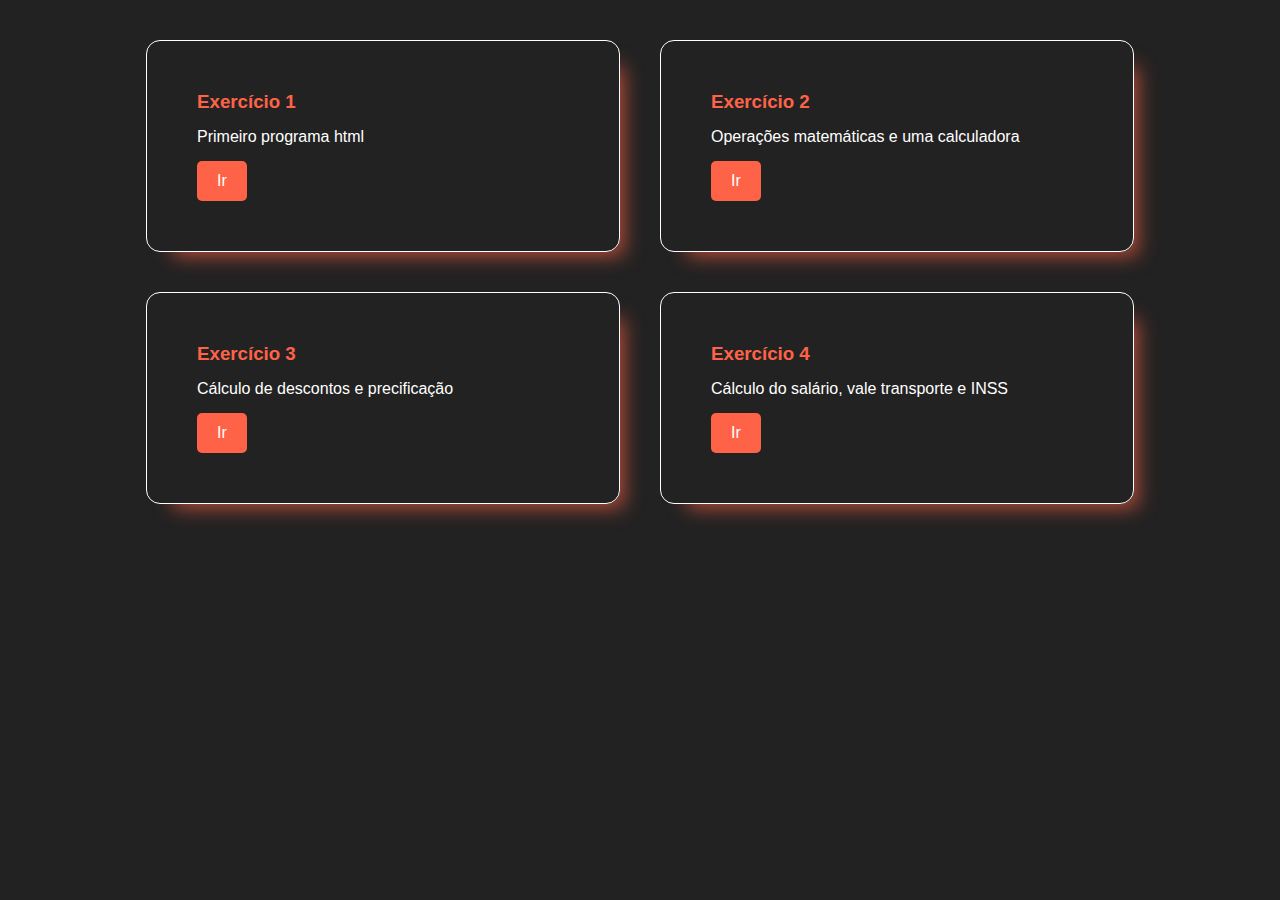
==== index.html @ 114d7fc3 "Add files via upload" ====
<!DOCTYPE html>
<html lang="en">

<head>
    <meta charset="UTF-8">
    <meta http-equiv="X-UA-Compatible" content="IE=edge">
    <meta name="viewport" content="width=device-width, initial-scale=1.0">
    <link rel="stylesheet" href="./css/style.css">
    <title>Lógica Senac 🚀</title>
</head>

<body>
    <div class="container">
        <h3>Exercício 1</h3>
        <p>Primeiro programa html</p>
        <a href="./Exercicio 1/index.html">Ir</a>
    </div>
    <div class="container">
        <h3>Exercício 2</h3>
        <p>Operações matemáticas e uma calculadora</p>
        <a href="./Exercicio 2/index.html">Ir</a>
    </div>
    <div class="container">
        <h3>Exercício 3</h3>
        <p>Cálculo de descontos e precificação</p>
        <a href="./Exercicio 3/index.html">Ir</a>
    </div>
    <div class="container">
        <h3>Exercício 4</h3>
        <p>Cálculo do salário, vale transporte e INSS</p>
        <a href="./Exercicio 4/index.html">Ir</a>
    </div>

    <script src="./js/script.js"></script>
</body>

</html>
---- css/style.css ----
* {
    font-family: 'Segoe UI', Tahoma, Geneva, Verdana, sans-serif
}

body {
    background-color: #222222;
    color: #ffffff;
    display: flex;
    align-items: center;
    justify-content: center; 
    margin: 20px;  
    flex-wrap: wrap;
}

a {
    background-color: tomato;
    color: #FFFFFF;
    width: 30px;
    height: 20px;
    text-decoration: none;
    border-radius: 5px;
    padding: 10px;
    display: flex;
    align-items: center;
    justify-content: center;

}

button {
    background-color: transparent;
    color: #ffffff;
    border: 1px solid #ffffff;
    border-radius: 5px;
    padding: 10px;
    margin: 10px;
}

h3 {
    color: tomato;
    margin: 0;
}

p {
    margin: 15px 0;
}

.container {
    display: flex;
    flex-direction: column;
    width: 30%;
    margin: 20px;
    border: 1px solid #FFFFFF;
    padding: 50px;
    border-radius: 14px;
    box-shadow: 15px 15px 20px -12px rgba(255, 99, 71, 0.719);
}

.botao:hover, a:hover {
    background-color: tomato;
    transform: scaleX(1.05);
    transition: 1s;
    cursor: pointer;
    border: none;
}
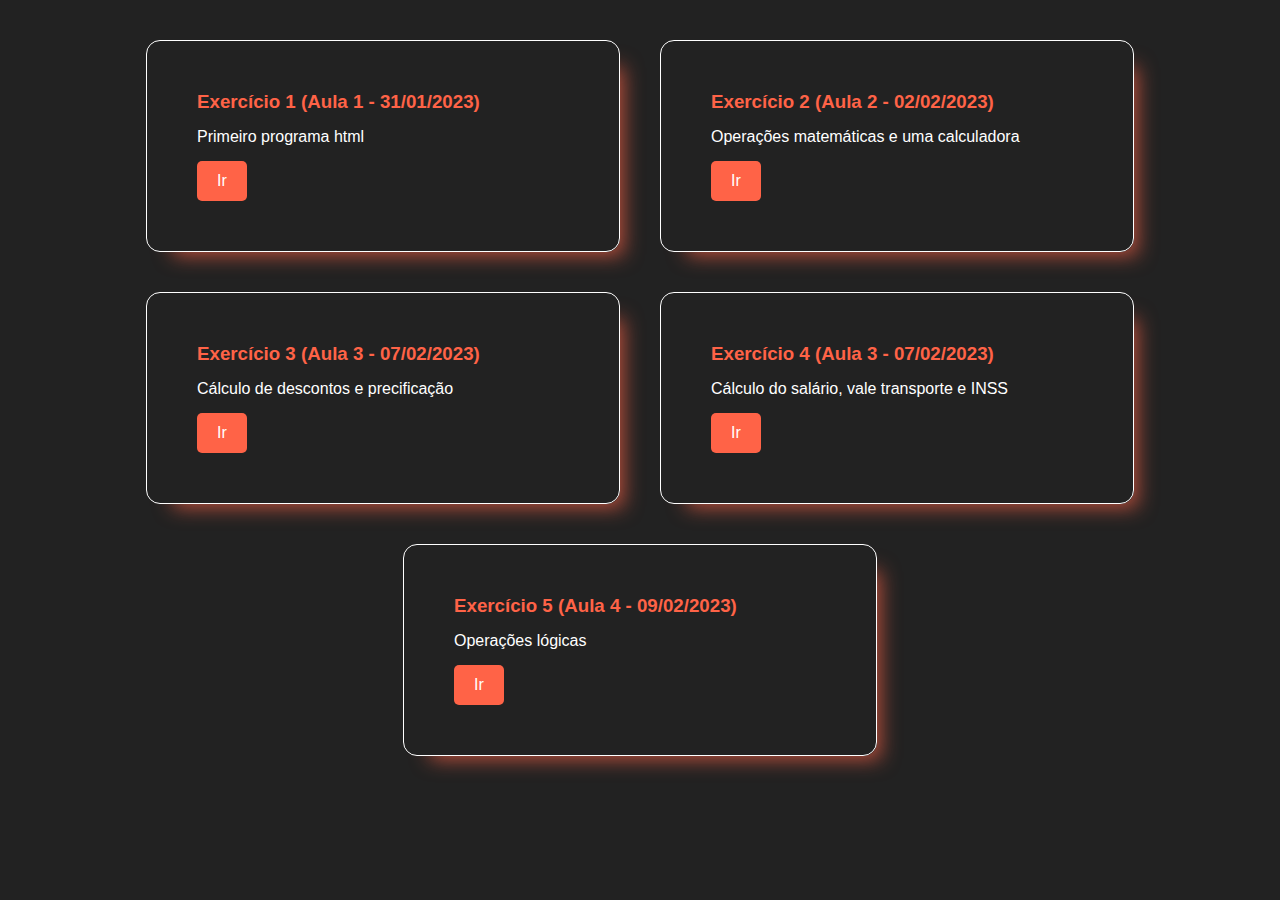
==== commit eefe135b: "Add files via upload" ====
--- a/index.html
+++ b/index.html
@@ -11,24 +11,33 @@
 
 <body>
     <div class="container">
-        <h3>Exercício 1</h3>
+        <h3>Exercício 1 (Aula 1 - 31/01/2023)</h3>
         <p>Primeiro programa html</p>
         <a href="./Exercicio 1/index.html">Ir</a>
     </div>
+
     <div class="container">
-        <h3>Exercício 2</h3>
+        <h3>Exercício 2 (Aula 2 - 02/02/2023)</h3>
         <p>Operações matemáticas e uma calculadora</p>
         <a href="./Exercicio 2/index.html">Ir</a>
     </div>
+
     <div class="container">
-        <h3>Exercício 3</h3>
+        <h3>Exercício 3 (Aula 3 - 07/02/2023)</h3>
         <p>Cálculo de descontos e precificação</p>
         <a href="./Exercicio 3/index.html">Ir</a>
     </div>
+
     <div class="container">
-        <h3>Exercício 4</h3>
+        <h3>Exercício 4 (Aula 3 - 07/02/2023)</h3>
         <p>Cálculo do salário, vale transporte e INSS</p>
         <a href="./Exercicio 4/index.html">Ir</a>
+    </div>
+
+    <div class="container">
+        <h3>Exercício 5 (Aula 4 - 09/02/2023)</h3>
+        <p>Operações lógicas</p>
+        <a href="./Exercicio 5/index.html">Ir</a>
     </div>
 
     <script src="./js/script.js"></script>
--- a/css/style.css
+++ b/css/style.css
@@ -7,8 +7,8 @@
     color: #ffffff;
     display: flex;
     align-items: center;
-    justify-content: center; 
-    margin: 20px;  
+    justify-content: center;
+    margin: 20px;
     flex-wrap: wrap;
 }
 
@@ -26,7 +26,8 @@
 
 }
 
-button {
+button,
+input {
     background-color: transparent;
     color: #ffffff;
     border: 1px solid #ffffff;
@@ -35,7 +36,8 @@
     margin: 10px;
 }
 
-h3 {
+h3,
+h1 {
     color: tomato;
     margin: 0;
 }
@@ -55,10 +57,24 @@
     box-shadow: 15px 15px 20px -12px rgba(255, 99, 71, 0.719);
 }
 
-.botao:hover, a:hover {
+.botao:hover,
+a:hover {
     background-color: tomato;
     transform: scaleX(1.05);
     transition: 1s;
     cursor: pointer;
     border: none;
+}
+
+.voltar {
+    position: fixed;
+    width: 60px;
+    height: 60px;
+    bottom: 40px;
+    right: 40px;
+    background-color: tomato;
+    color: #FFF;
+    border-radius: 50px;
+    text-align: center;
+    z-index: 1000;
 }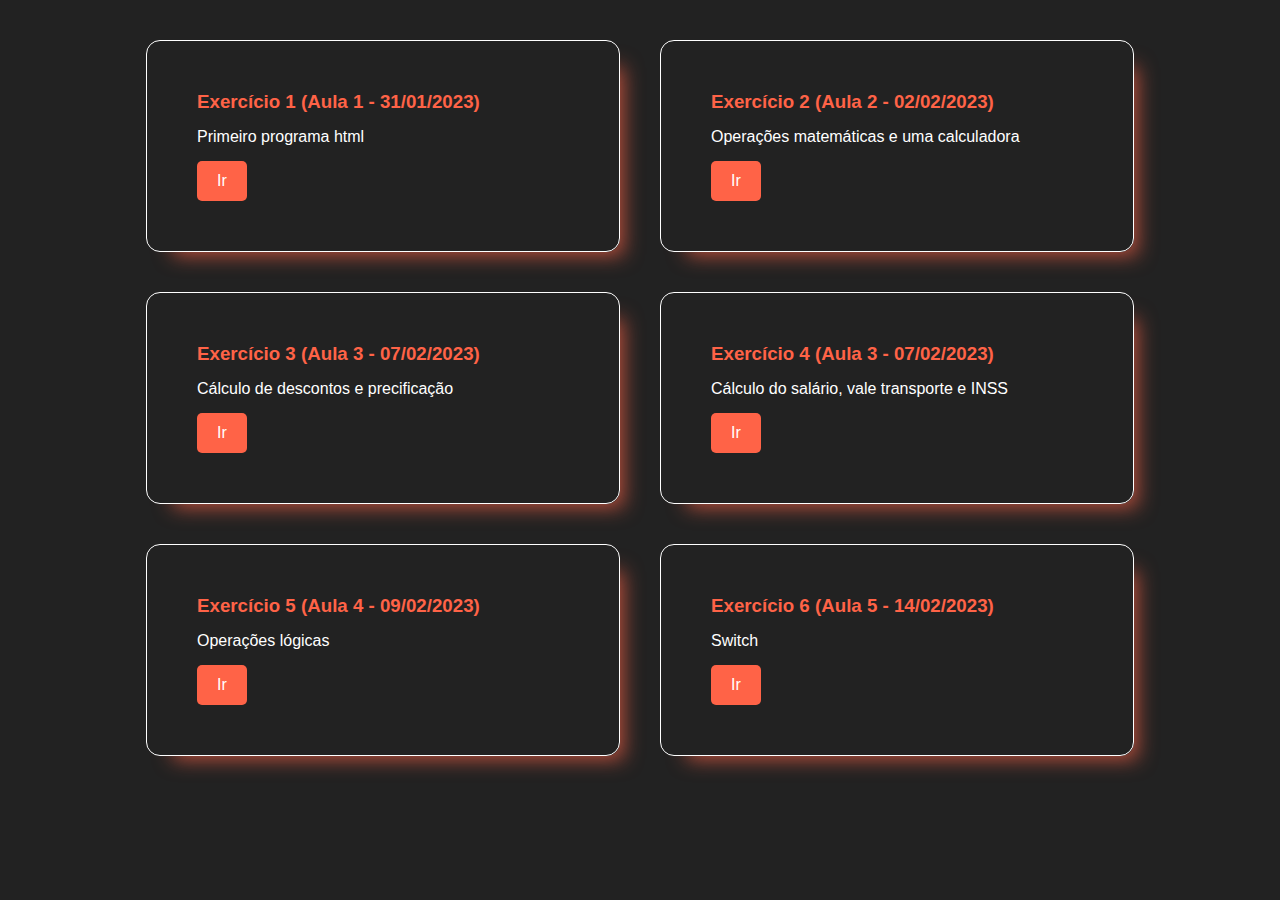
==== commit 8fa59c89: "Add files via upload" ====
--- a/index.html
+++ b/index.html
@@ -40,6 +40,12 @@
         <a href="./Exercicio 5/index.html">Ir</a>
     </div>
 
+    <div class="container">
+        <h3>Exercício 6 (Aula 5 - 14/02/2023)</h3>
+        <p>Switch</p>
+        <a href="./Exercicio 6/index.html">Ir</a>
+    </div>
+
     <script src="./js/script.js"></script>
 </body>
 
--- a/css/style.css
+++ b/css/style.css
@@ -37,7 +37,7 @@
 }
 
 h3,
-h1 {
+h3 {
     color: tomato;
     margin: 0;
 }
@@ -68,8 +68,8 @@
 
 .voltar {
     position: fixed;
-    width: 60px;
-    height: 60px;
+    width: 30px;
+    height: 30px;
     bottom: 40px;
     right: 40px;
     background-color: tomato;
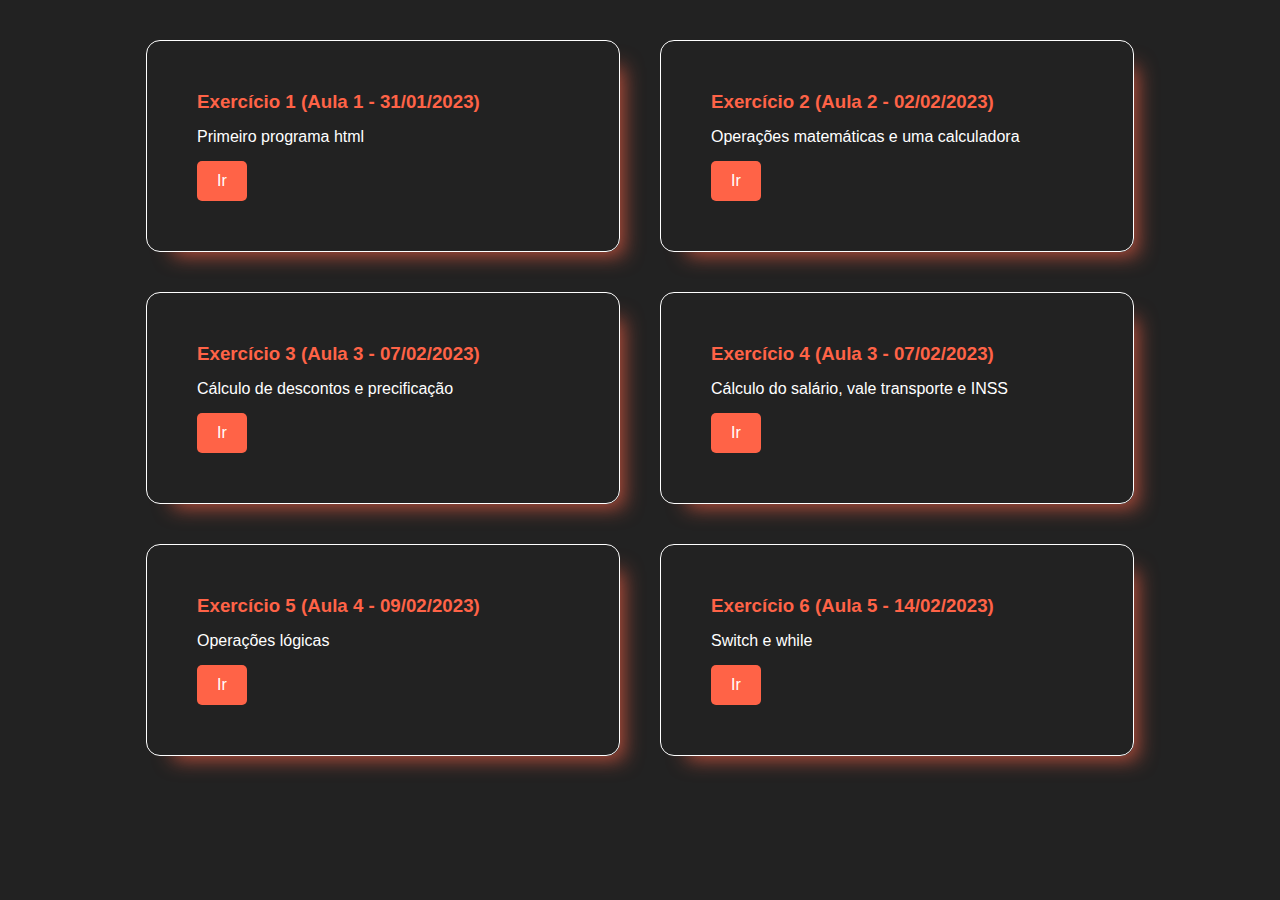
==== commit 43b5c693: "Add files via upload" ====
--- a/index.html
+++ b/index.html
@@ -42,7 +42,7 @@
 
     <div class="container">
         <h3>Exercício 6 (Aula 5 - 14/02/2023)</h3>
-        <p>Switch</p>
+        <p>Switch e while</p>
         <a href="./Exercicio 6/index.html">Ir</a>
     </div>
 
--- a/css/style.css
+++ b/css/style.css
@@ -77,4 +77,8 @@
     border-radius: 50px;
     text-align: center;
     z-index: 1000;
+}
+
+#divrecuperacao {
+    display: none;
 }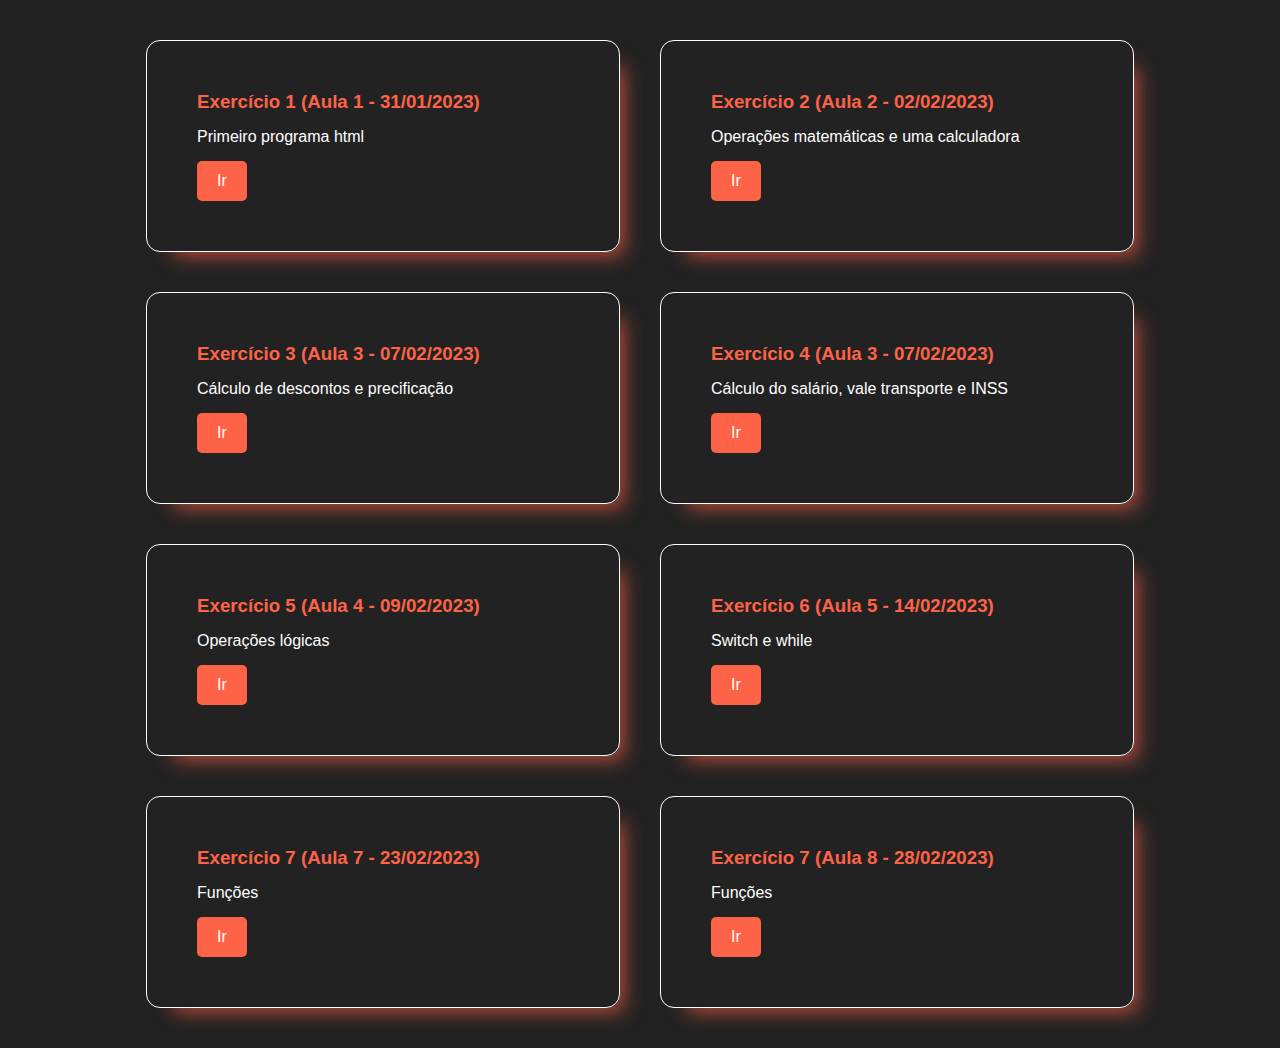
==== commit 0e8b1652: "Add files via upload" ====
--- a/index.html
+++ b/index.html
@@ -46,6 +46,18 @@
         <a href="./Exercicio 6/index.html">Ir</a>
     </div>
 
+    <div class="container">
+        <h3>Exercício 7 (Aula 7 - 23/02/2023)</h3>
+        <p>Funções</p>
+        <a href="./Exercicio 7/index.html">Ir</a>
+    </div>
+
+    <div class="container">
+        <h3>Exercício 7 (Aula 8 - 28/02/2023)</h3>
+        <p>Funções</p>
+        <a href="./Exercicio 8/index.html">Ir</a>
+    </div>
+
     <script src="./js/script.js"></script>
 </body>
 
--- a/css/style.css
+++ b/css/style.css
@@ -23,7 +23,11 @@
     display: flex;
     align-items: center;
     justify-content: center;
+}
 
+.link {
+    margin-bottom: 10px;
+    width: 200px;
 }
 
 button,
@@ -36,7 +40,6 @@
     margin: 10px;
 }
 
-h3,
 h3 {
     color: tomato;
     margin: 0;
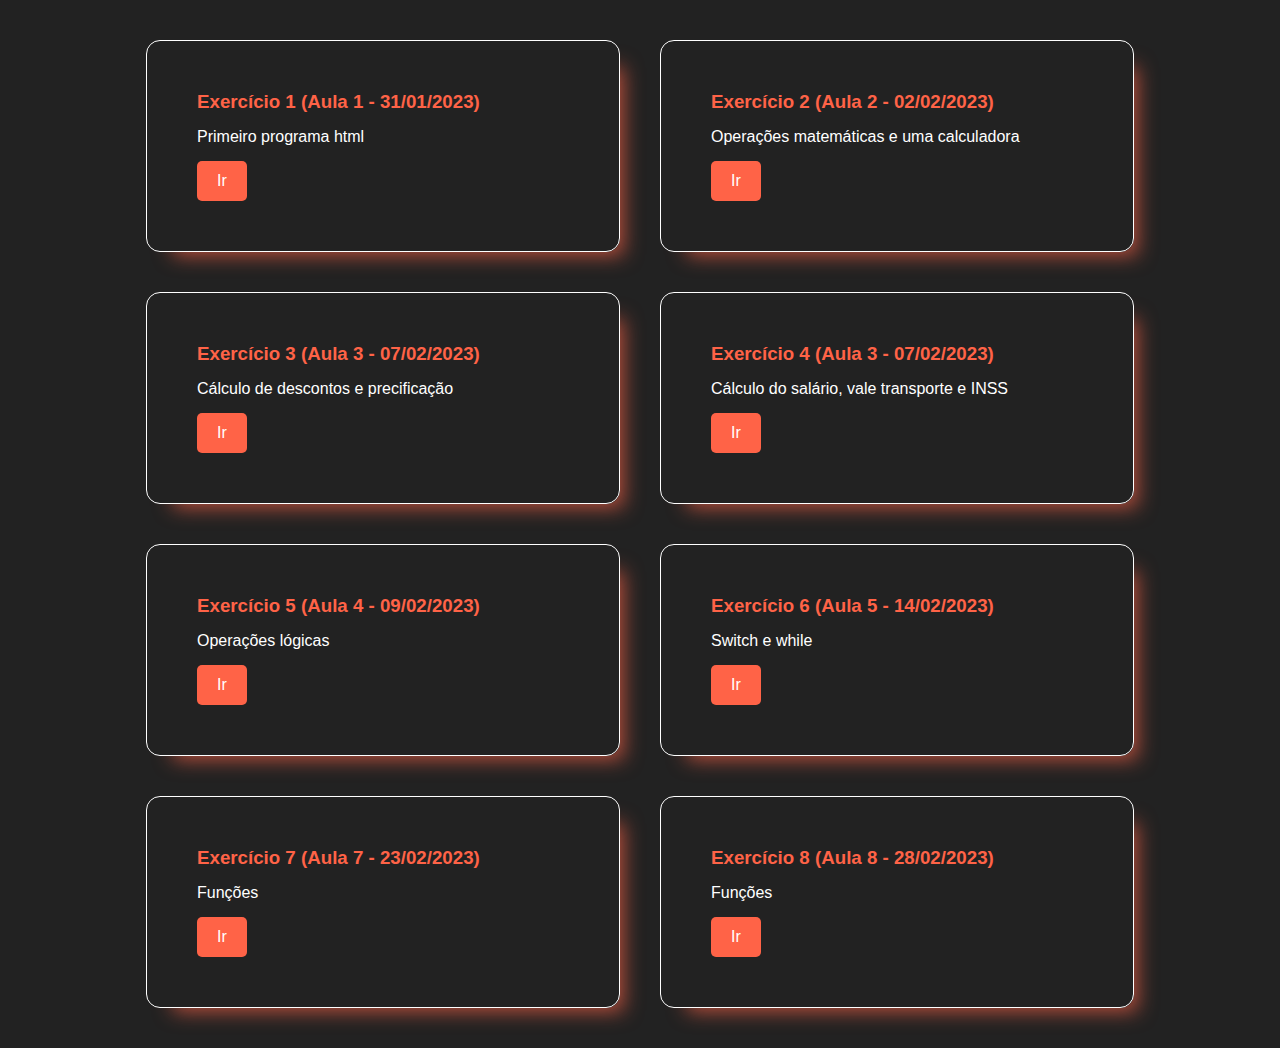
==== commit 0abf5f6e: "Add files via upload" ====
--- a/index.html
+++ b/index.html
@@ -53,7 +53,7 @@
     </div>
 
     <div class="container">
-        <h3>Exercício 7 (Aula 8 - 28/02/2023)</h3>
+        <h3>Exercício 8 (Aula 8 - 28/02/2023)</h3>
         <p>Funções</p>
         <a href="./Exercicio 8/index.html">Ir</a>
     </div>
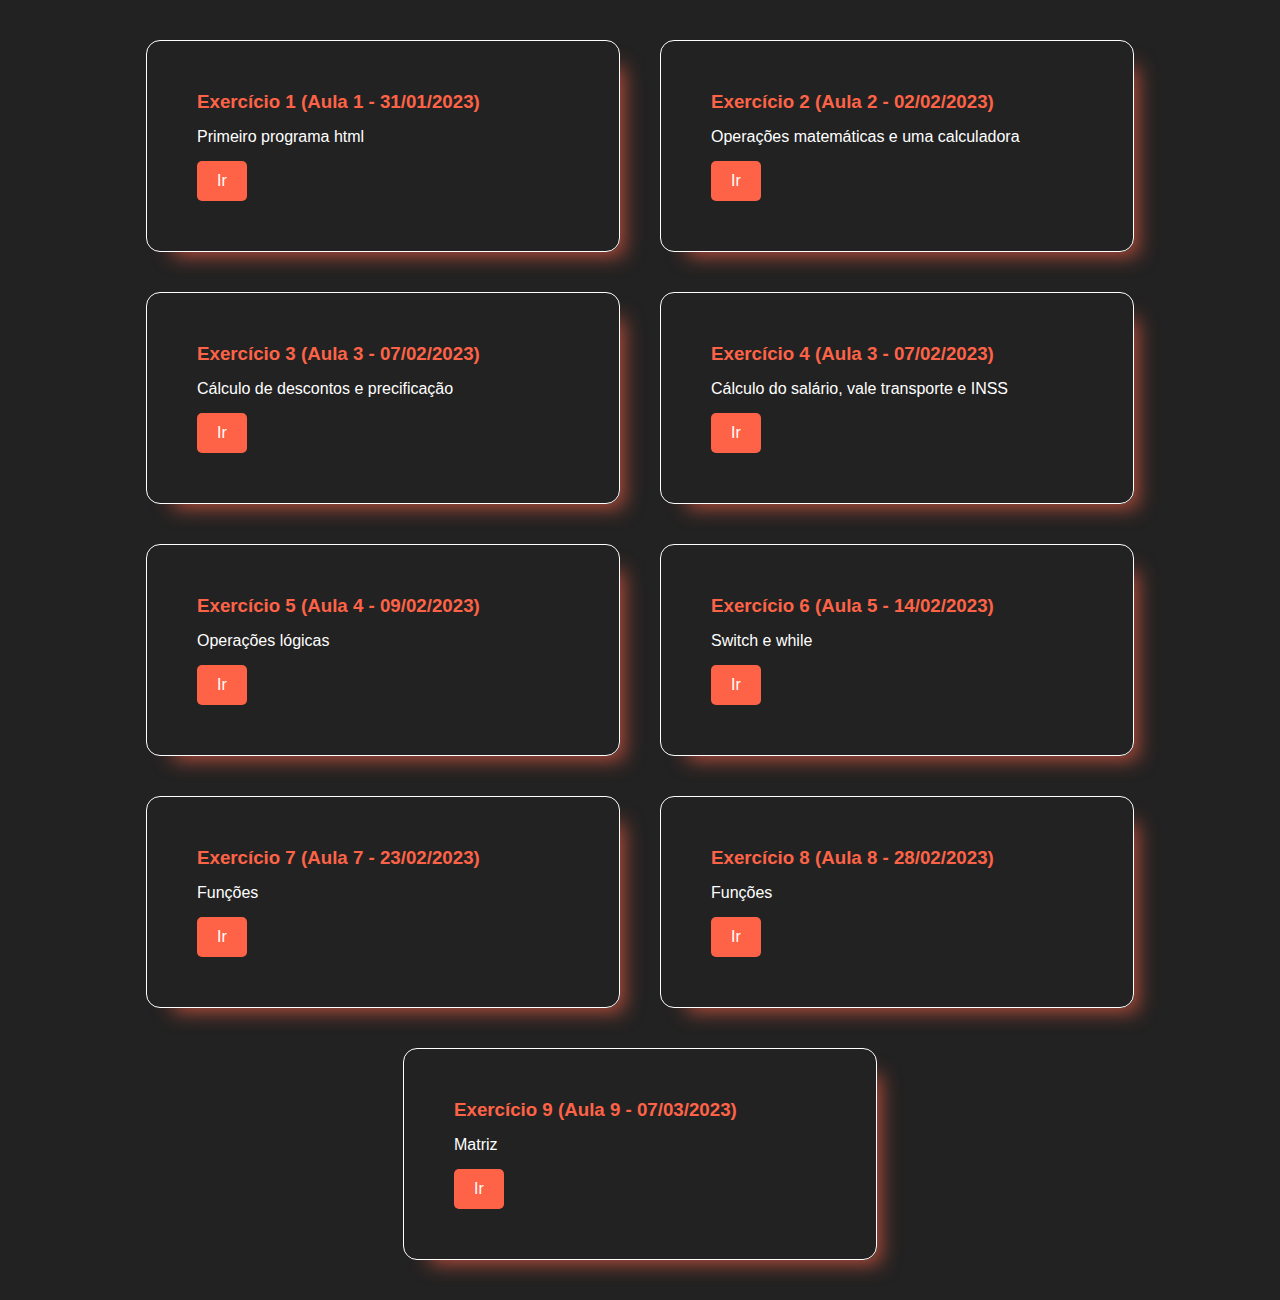
==== commit a0d568df: "Add files via upload" ====
--- a/index.html
+++ b/index.html
@@ -58,6 +58,12 @@
         <a href="./Exercicio 8/index.html">Ir</a>
     </div>
 
+    <div class="container">
+        <h3>Exercício 9 (Aula 9 - 07/03/2023)</h3>
+        <p>Matriz</p>
+        <a href="./Exercicio 9/index.html">Ir</a>
+    </div>
+
     <script src="./js/script.js"></script>
 </body>
 
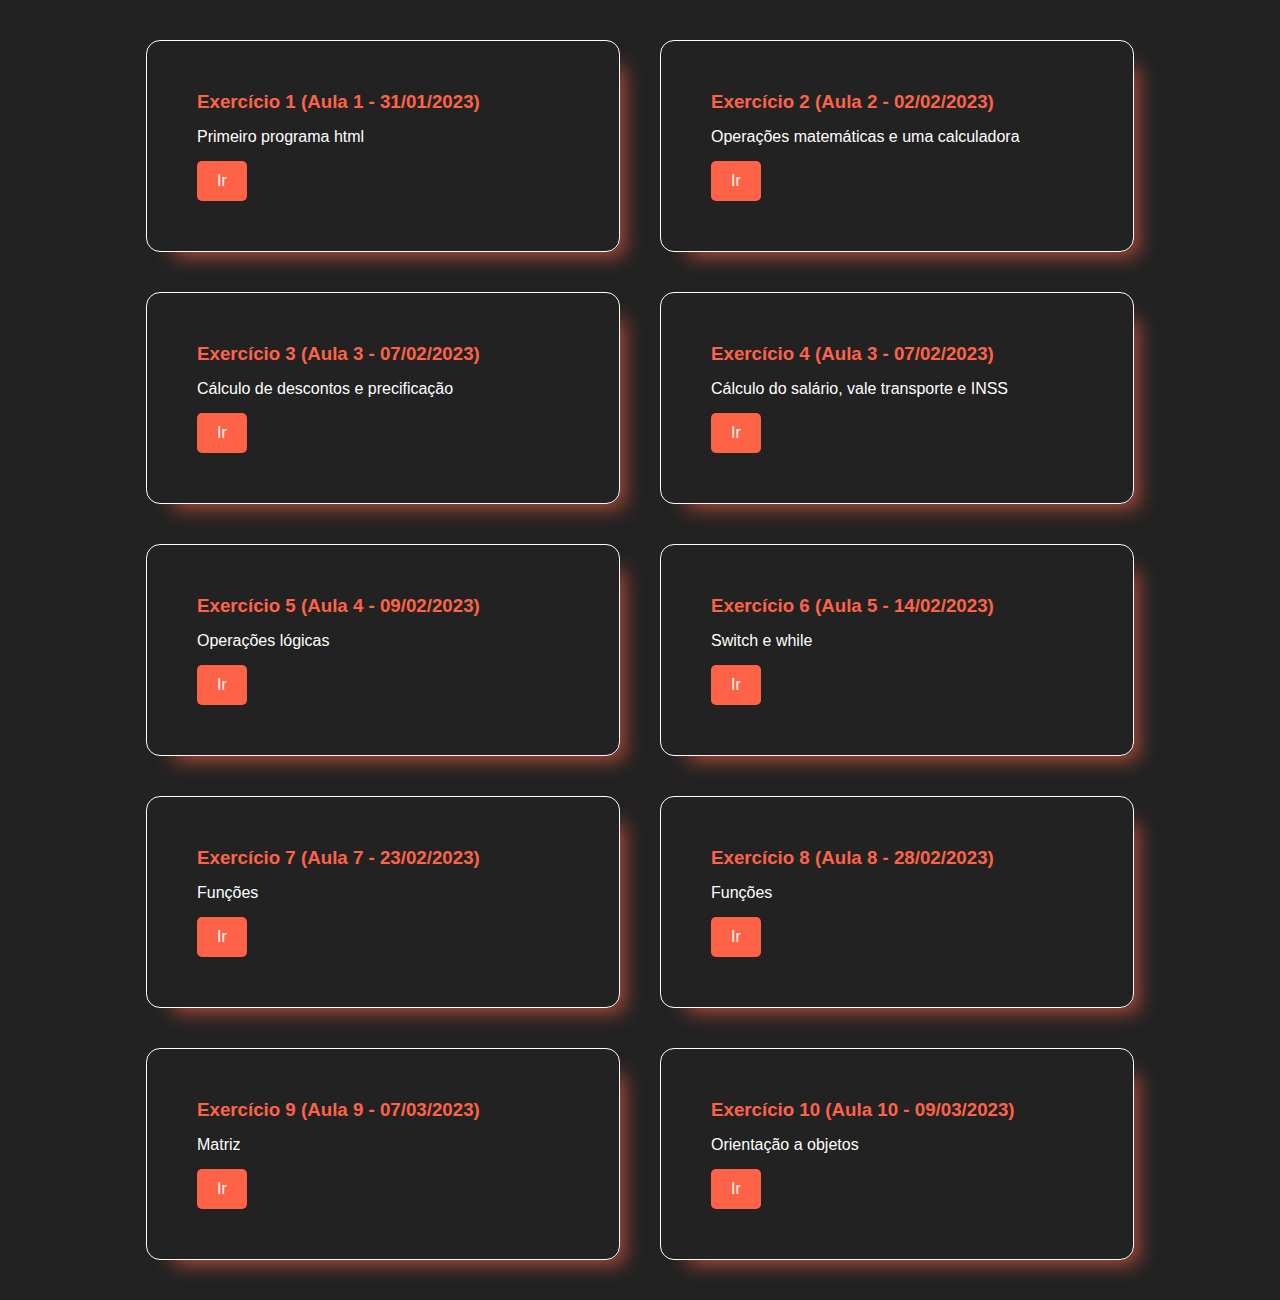
==== commit 9d4093eb: "Add files via upload" ====
--- a/index.html
+++ b/index.html
@@ -64,6 +64,12 @@
         <a href="./Exercicio 9/index.html">Ir</a>
     </div>
 
+    <div class="container">
+        <h3>Exercício 10 (Aula 10 - 09/03/2023)</h3>
+        <p>Orientação a objetos</p>
+        <a href="./Exercicio 10/index.html">Ir</a>
+    </div>
+
     <script src="./js/script.js"></script>
 </body>
 
--- a/css/style.css
+++ b/css/style.css
@@ -31,7 +31,8 @@
 }
 
 button,
-input {
+input, 
+textarea {
     background-color: transparent;
     color: #ffffff;
     border: 1px solid #ffffff;
